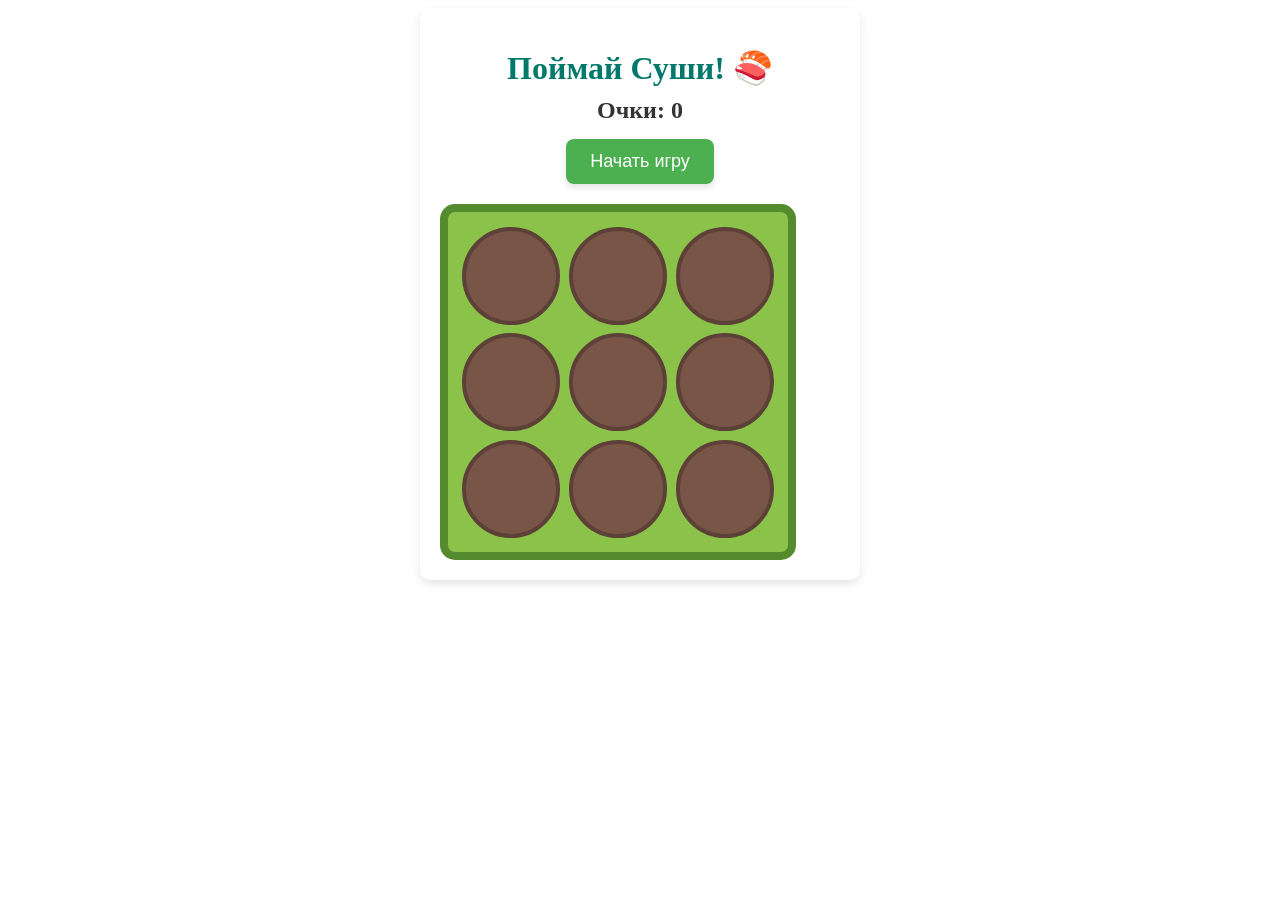
==== xomyk/index.html @ febffcd7 "Add files via upload" ====
<!DOCTYPE html>
<html lang="ru">
<head>
    <meta charset="UTF-8">
    <meta name="viewport" content="width=device-width, initial-scale=1.0">
    <title>Игра: Поймай Суши!</title>
    <!-- Подключаем внешние стили CSS -->
    <link rel="stylesheet" href="style.css">
</head>
<body>
<div class="container">
    <h1>Поймай Суши! 🍣</h1>
    <div class="score-board">Очки: <span id="score">0</span></div>
    <button id="start-btn">Начать игру</button>

    <!-- Игровое поле 3х3 (9 норок) -->
    <div class="grid">
        <div class="hole" id="h1"></div>
        <div class="hole" id="h2"></div>
        <div class="hole" id="h3"></div>
        <div class="hole" id="h4"></div>
        <div class="hole" id="h5"></div>
        <div class="hole" id="h6"></div>
        <div class="hole" id="h7"></div>
        <div class="hole" id="h8"></div>
        <div class="hole" id="h9"></div>
    </div>
</div>
    <!-- Подключаем логику JavaScript -->
    <script src="script.js"></script>
</body>
</html>
---- xomyk/style.css ----
ss /* Общие стили для центрирования элементов на странице */
body {
    font-family: 'Arial', sans-serif;
    background-color: #e0f7fa;
    display: flex;
    flex-direction: column;
    align-items: center;
    justify-content: center;
    height: 100vh;
    margin: 0;
    user-select: none; /* Запрещаем выделение текста при частых кликах */
}


.container {
    margin: 0 auto; /* Центрируем контейнер по горизонтали */
    text-align: center;
    width: 100%;
    max-width: 400px;
    padding: 20px;
    background-color: #fff;
    border-radius: 10px;
    box-shadow: 0 4px 8px rgba(0,0,0,0.1);
}

h1 {
    color: #00796b;
    margin-bottom: 10px;
}

.score-board {
    font-size: 24px;
    font-weight: bold;
    margin-bottom: 15px;
    color: #333;
}

/* Кнопка старта */
#start-btn {
    padding: 12px 24px;
    font-size: 18px;
    background-color: #4caf50;
    color: white;
    border: none;
    border-radius: 8px;
    cursor: pointer;
    box-shadow: 0 4px 6px rgba(0,0,0,0.1);
    margin-bottom: 20px;
    transition: 0.2s;
}

#start-btn:hover {
    background-color: #45a049;
}

#start-btn:active {
    transform: scale(0.95);
}

/* Игровое поле 3х3 на Flexbox */
.grid {
    display: flex;
    flex-wrap: wrap; /* Позволяет элементам переноситься на новую строку */
    width: 320px;    /* Ширина поля (3 норки по 90px + отступы) */
    height: 320px;
    background-color: #8bc34a; /* Зеленая поляна */
    border: 8px solid #558b2f;
    border-radius: 15px;
    padding: 10px;
    justify-content: space-around;
    align-content: space-around;
}

/* Норка */
.hole {
    width: 90px;
    height: 90px;
    background-color: #795548; /* Коричневая земля */
    border: 4px solid #5d4037;
    border-radius: 50%; /* Делаем круглым */
    display: flex;
    justify-content: center;
    align-items: center;
    font-size: 50px; /* Размер эмодзи Маши */
    cursor: pointer;
    transition: transform 0.1s;
}

/* Эффект нажатия на норку */
.hole:active {
    transform: scale(0.9);
}
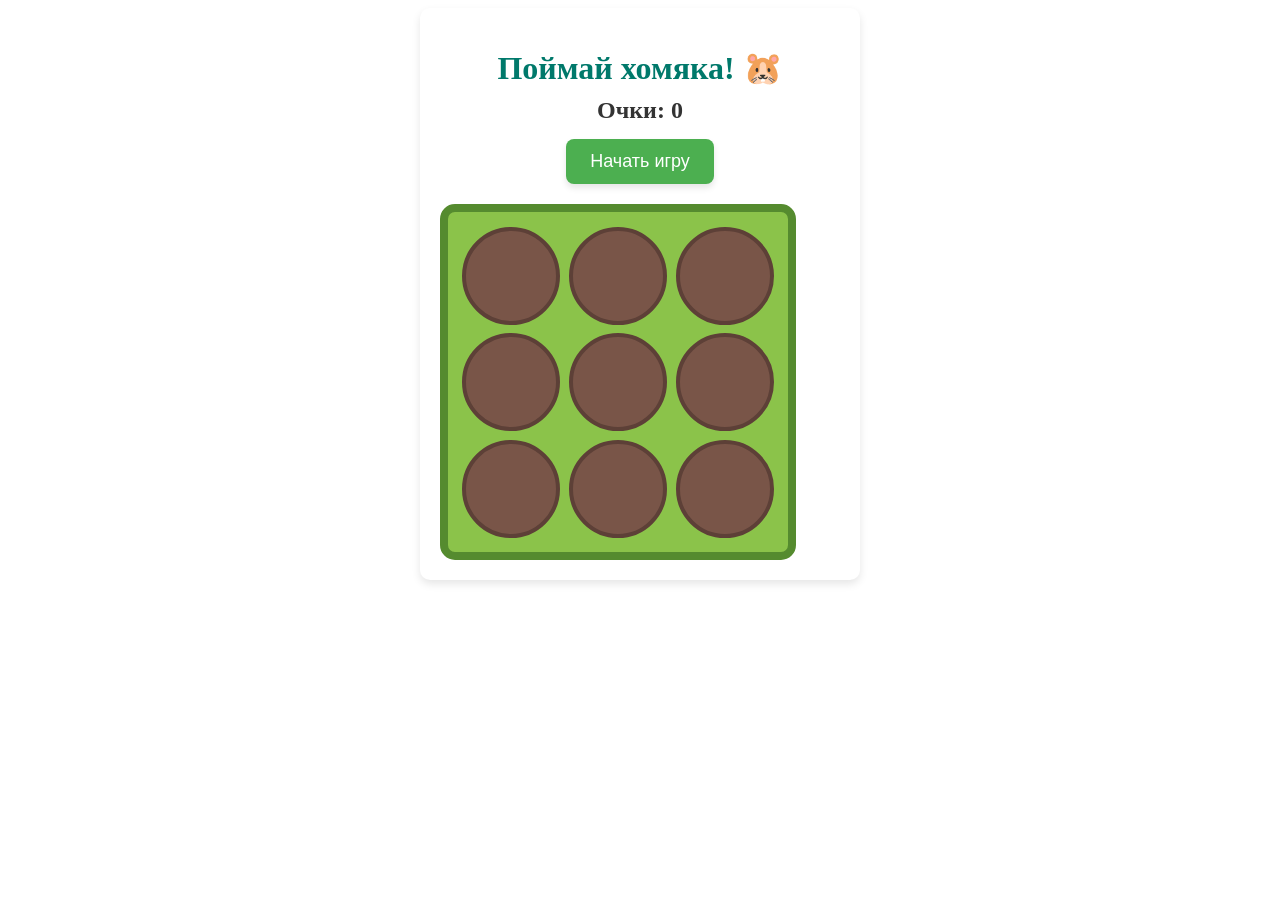
==== commit 032c3234: "Add files via upload" ====
--- a/xomyk/index.html
+++ b/xomyk/index.html
@@ -3,13 +3,13 @@
 <head>
     <meta charset="UTF-8">
     <meta name="viewport" content="width=device-width, initial-scale=1.0">
-    <title>Игра: Поймай Суши!</title>
+    <title>Игра: Поймай хомяка!</title>
     <!-- Подключаем внешние стили CSS -->
     <link rel="stylesheet" href="style.css">
 </head>
 <body>
 <div class="container">
-    <h1>Поймай Суши! 🍣</h1>
+    <h1>Поймай хомяка! 🐹</h1>
     <div class="score-board">Очки: <span id="score">0</span></div>
     <button id="start-btn">Начать игру</button>
 
